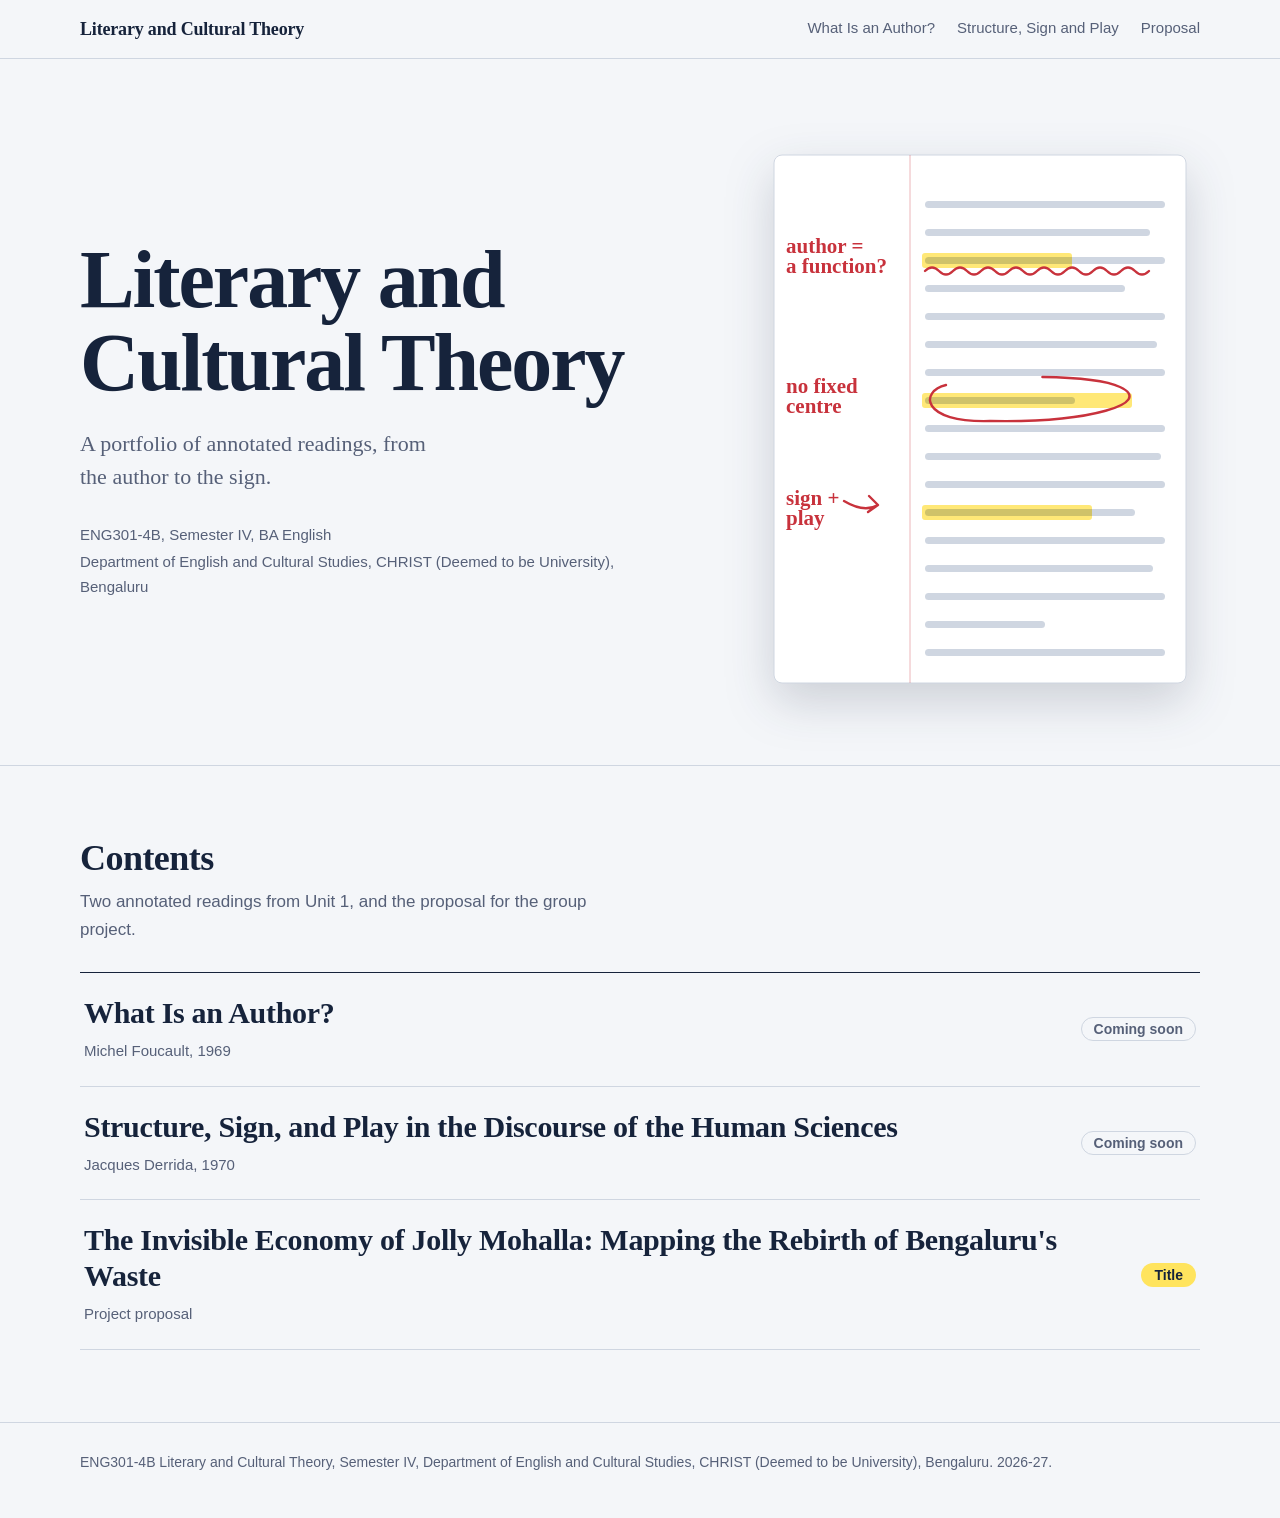
==== index.html @ 53f0a2af "Add files via upload" ====
<!DOCTYPE html>
<html lang="en-GB">
<head>
<meta charset="utf-8"><meta name="viewport" content="width=device-width, initial-scale=1">
<title>Literary and Cultural Theory | Portfolio</title>
<meta name="description" content="Digital portfolio for ENG301-4B Literary and Cultural Theory: annotated readings and a project proposal.">
<link rel="stylesheet" href="lct.css">
</head>
<body>
<a class="skip" href="#main">Skip to content</a>
<header class="bar"><div class="wrap bar-in">
  <a class="mark" href="index.html">Literary and Cultural Theory</a>
  <nav aria-label="Main">
    <a href="what-is-an-author.html">What Is an Author?</a>
    <a href="structure-sign-play.html">Structure, Sign and Play</a>
    <a href="proposal.html">Proposal</a>
  </nav>
</div></header>
<main id="main">

<section class="hero"><div class="wrap hero-grid">
  <div>
    <h1>Literary and Cultural Theory</h1>
    <p class="hero-sub">A portfolio of annotated readings, from the author to the sign.</p>
    <ul class="hero-meta">
      <li><b data-student></b></li>
      <li>ENG301-4B, Semester IV, BA English</li>
      <li>Department of English and Cultural Studies, CHRIST (Deemed to be University), Bengaluru</li>
    </ul>
  </div>
  <svg class="sheet-art" viewBox="0 0 440 540" role="img" aria-label="Illustration of a page of theory being annotated: highlighted lines, an underline and handwritten margin notes reading 'author = a function?', 'no fixed centre' and 'sign + play'">
  <rect class="paper" x="14" y="6" width="412" height="528" rx="8"/>
  <line class="ruleline" x1="150" y1="6" x2="150" y2="534"/>
  <rect class="line" x="165" y="52" width="240" height="7" rx="3.5"/><rect class="line" x="165" y="80" width="225" height="7" rx="3.5"/><rect class="line" x="165" y="108" width="240" height="7" rx="3.5"/><rect class="line" x="165" y="136" width="200" height="7" rx="3.5"/><rect class="line" x="165" y="164" width="240" height="7" rx="3.5"/><rect class="line" x="165" y="192" width="232" height="7" rx="3.5"/><rect class="line" x="165" y="220" width="240" height="7" rx="3.5"/><rect class="line" x="165" y="248" width="150" height="7" rx="3.5"/><rect class="line" x="165" y="276" width="240" height="7" rx="3.5"/><rect class="line" x="165" y="304" width="236" height="7" rx="3.5"/><rect class="line" x="165" y="332" width="240" height="7" rx="3.5"/><rect class="line" x="165" y="360" width="210" height="7" rx="3.5"/><rect class="line" x="165" y="388" width="240" height="7" rx="3.5"/><rect class="line" x="165" y="416" width="228" height="7" rx="3.5"/><rect class="line" x="165" y="444" width="240" height="7" rx="3.5"/><rect class="line" x="165" y="472" width="120" height="7" rx="3.5"/><rect class="line" x="165" y="500" width="240" height="7" rx="3.5"/>
  <rect class="hl" style="--d:0.5s" x="162" y="104" width="150" height="15" rx="3"/><rect class="hl" style="--d:1.0s" x="162" y="244" width="210" height="15" rx="3"/><rect class="hl" style="--d:1.5s" x="162" y="356" width="170" height="15" rx="3"/>
  <path class="pen" style="--d:1.2s;--len:300" d="M165 122 q7 -7 14 0 t14 0 q7 -7 14 0 t14 0 q7 -7 14 0 t14 0 q7 -7 14 0 t14 0 q7 -7 14 0 t14 0 q7 -7 14 0 t14 0 q7 -7 14 0 t14 0 q7 -7 14 0 t14 0"/>
  <path class="pen" style="--d:2.1s;--len:330" d="M186 236 C 160 242, 160 274, 230 272 C 330 274, 395 254, 360 238 C 330 224, 215 226, 186 236"/>
  <path class="pen" style="--d:2.7s;--len:90" d="M118 356 q-14 8 -34 -4 M118 356 l-9 -9 M118 356 l-10 7"/>
  <text class="note" style="--d:1.9s" x="26" y="104">author =</text><text class="note" style="--d:1.9s" x="26" y="124">a function?</text>
  <text class="note" style="--d:2.5s" x="26" y="244">no fixed</text><text class="note" style="--d:2.5s" x="26" y="264">centre</text>
  <text class="note" style="--d:3.0s" x="26" y="356">sign +</text><text class="note" style="--d:3.0s" x="26" y="376">play</text>
</svg>
</div></section>
<section class="section"><div class="wrap">
  <h2>Contents</h2>
  <p class="lede">Two annotated readings from Unit 1, and the proposal for the group project.</p>
  <ol class="toc" style="list-style:none">
    <li><a href="what-is-an-author.html"><span class="t">What Is an Author?</span><span class="who">Michel Foucault, 1969</span><span class="state" data-state-for="author">Coming soon</span></a></li>
    <li><a href="structure-sign-play.html"><span class="t">Structure, Sign, and Play in the Discourse of the Human Sciences</span><span class="who">Jacques Derrida, 1970</span><span class="state" data-state-for="derrida">Coming soon</span></a></li>
    <li><a href="proposal.html"><span class="t">The Invisible Economy of Jolly Mohalla: Mapping the Rebirth of Bengaluru's Waste</span><span class="who">Project proposal</span><span class="state" data-s="live">Title</span></a></li>
  </ol>
</div></section>
</main>
<footer><div class="wrap"><span data-student></span> <span>ENG301-4B Literary and Cultural Theory, Semester IV, Department of English and Cultural Studies, CHRIST (Deemed to be University), Bengaluru. 2026-27.</span></div></footer>
<script src="content.js"></script>
<script src="lct.js"></script>
</body></html>
---- lct.css ----
/* Literary and Cultural Theory portfolio. System fonts only, so it renders the same everywhere. */
:root {
  --paper: #f4f6f9; --sheet: #ffffff; --ink: #16233b; --graphite: #566078; --rule: #cfd6e1; --red: #c8323c; --hi: #ffe45e; --link: #1f4fbf;
  --serif: "Iowan Old Style", "Palatino Linotype", Palatino, "Book Antiqua", Georgia, serif;
  --sans: -apple-system, BlinkMacSystemFont, "Segoe UI", Roboto, "Helvetica Neue", Arial, sans-serif;
  --hand: "Bradley Hand", "Segoe Print", "Segoe Script", "Comic Sans MS", cursive;
  --shadow: 0 1px 2px rgba(22,35,59,.08), 0 12px 28px -16px rgba(22,35,59,.35);
}
@media (prefers-color-scheme: dark) {
  :root { --paper: #0e1525; --sheet: #162038; --ink: #e9edf6; --graphite: #9aa5bd; --rule: #2b3756; --red: #ff6b75; --hi: #f2d13a; --link: #8fb0ff; --shadow: 0 1px 2px rgba(0,0,0,.4), 0 14px 30px -16px rgba(0,0,0,.8); }
}
* { box-sizing: border-box; }
html { scroll-behavior: smooth; }
body { margin: 0; background: var(--paper); color: var(--ink); font: 17px/1.65 var(--sans); -webkit-text-size-adjust: 100%; }
a { color: var(--link); text-underline-offset: .18em; }
a:hover { color: var(--red); }
:focus-visible { outline: 3px solid var(--red); outline-offset: 3px; border-radius: 3px; }
.skip { position: absolute; left: -999px; top: 8px; background: var(--ink); color: var(--paper); padding: 8px 14px; z-index: 50; } .skip:focus { left: 8px; }
.wrap { width: min(1120px, 100% - 48px); margin: 0 auto; }
.visually-hidden { position: absolute !important; width: 1px; height: 1px; overflow: hidden; clip: rect(0 0 0 0); white-space: nowrap; }

/* top bar */
.bar { border-bottom: 1px solid var(--rule); background: var(--paper); position: sticky; top: 0; z-index: 20; }
.bar-in { display: flex; align-items: center; gap: 24px; min-height: 58px; flex-wrap: wrap; }
.mark { font: 700 18px/1 var(--serif); color: var(--ink); text-decoration: none; letter-spacing: -.01em; margin-right: auto; padding: 8px 0; }
.bar nav { display: flex; gap: 4px 22px; flex-wrap: wrap; }
.bar nav a { color: var(--graphite); text-decoration: none; font-size: 15px; padding: 6px 0; border-bottom: 2px solid transparent; }
.bar nav a:hover, .bar nav a[aria-current="page"] { color: var(--ink); border-bottom-color: var(--red); }

/* hero */
.hero { padding: clamp(40px, 7vw, 96px) 0 clamp(36px, 6vw, 80px); }
.hero-grid { display: grid; grid-template-columns: minmax(0, 1.15fr) minmax(0, .85fr); gap: clamp(28px, 6vw, 80px); align-items: center; }
.hero h1 { font: 700 clamp(40px, 6.4vw, 84px)/1.02 var(--serif); letter-spacing: -.025em; margin: 0 0 22px; }
.hero-sub { font: 400 clamp(18px, 2vw, 22px)/1.5 var(--serif); color: var(--graphite); max-width: 34ch; margin: 0 0 28px; }
.hero-meta { margin: 0; padding: 0; list-style: none; display: grid; gap: 2px; color: var(--graphite); font-size: 15px; }
.hero-meta b { color: var(--ink); font-weight: 600; }
.sheet-art { width: 100%; max-width: 440px; justify-self: end; filter: drop-shadow(0 18px 24px rgba(22,35,59,.18)); }
.sheet-art .paper { fill: var(--sheet); stroke: var(--rule); }
.sheet-art .line { fill: var(--rule); }
.sheet-art .hl { fill: var(--hi); opacity: .85; mix-blend-mode: multiply; transform-box: fill-box; transform-origin: left center; }
@media (prefers-color-scheme: dark) { .sheet-art .hl { mix-blend-mode: screen; opacity: .35; } }
.sheet-art .pen { fill: none; stroke: var(--red); stroke-width: 2.4; stroke-linecap: round; stroke-linejoin: round; }
.sheet-art .note { font: 700 21px var(--hand); fill: var(--red); }
.sheet-art .ruleline { stroke: var(--red); stroke-width: 1; opacity: .35; }
@media (prefers-reduced-motion: no-preference) {
  .sheet-art .hl { animation: sweep .9s cubic-bezier(.3,.7,.2,1) both; animation-delay: var(--d, .4s); }
  .sheet-art .pen { stroke-dasharray: var(--len, 300); stroke-dashoffset: var(--len, 300); animation: ink 1s ease-out forwards; animation-delay: var(--d, 1s); }
  .sheet-art .note { opacity: 0; animation: fadein .5s ease forwards; animation-delay: var(--d, 1.4s); }
}
@keyframes sweep { from { transform: scaleX(0); } }
@keyframes ink { to { stroke-dashoffset: 0; } }
@keyframes fadein { to { opacity: 1; } }

/* contents */
.section { padding: clamp(36px, 6vw, 72px) 0; border-top: 1px solid var(--rule); }
.section h2 { font: 700 clamp(26px, 3.2vw, 36px)/1.15 var(--serif); letter-spacing: -.015em; margin: 0 0 8px; }
.lede { color: var(--graphite); max-width: 56ch; margin: 0 0 28px; }
.toc { list-style: none; margin: 0; padding: 0; border-top: 1px solid var(--ink); }
.toc li { border-bottom: 1px solid var(--rule); }
.toc a { display: grid; grid-template-columns: minmax(0, 1fr) auto; gap: 8px 24px; padding: 22px 4px; text-decoration: none; color: var(--ink); align-items: baseline; transition: background .2s, padding .2s; }
.toc a:hover { background: var(--sheet); padding-left: 14px; }
.toc .t { font: 700 clamp(21px, 2.6vw, 30px)/1.2 var(--serif); letter-spacing: -.01em; }
.toc .who { grid-column: 1; color: var(--graphite); font-size: 15px; }
.toc .state { grid-row: 1 / span 2; grid-column: 2; align-self: center; font: 600 14px var(--sans); color: var(--graphite); border: 1px solid var(--rule); border-radius: 2em; padding: 3px 12px; white-space: nowrap; }
.toc .state[data-s="live"] { color: var(--ink); background: var(--hi); border-color: transparent; }
@media (prefers-color-scheme: dark) { .toc .state[data-s="live"] { color: #1a1a1a; } }

/* reading pages */
.page-head { padding: clamp(36px, 6vw, 80px) 0 clamp(24px, 4vw, 40px); }
.crumb { font-size: 15px; color: var(--graphite); margin: 0 0 18px; } .crumb a { color: var(--graphite); }
.page-head h1 { font: 700 clamp(34px, 5.6vw, 72px)/1.05 var(--serif); letter-spacing: -.025em; margin: 0 0 18px; max-width: 18ch; }
.page-head h1.long { max-width: 22ch; font-size: clamp(30px, 4.6vw, 58px); }
.cite { color: var(--graphite); max-width: 62ch; margin: 0; font-size: 16px; }
.cite em { color: var(--ink); }
.part { display: grid; grid-template-columns: 220px minmax(0, 1fr); gap: 8px 48px; padding: clamp(28px, 4vw, 48px) 0; border-top: 1px solid var(--rule); }
.part h2 { font: 700 22px/1.25 var(--serif); margin: 0; letter-spacing: -.01em; }
.part h2 small { display: block; font: 400 14px/1.5 var(--sans); color: var(--graphite); margin-top: 6px; letter-spacing: 0; }
.prose { max-width: 68ch; } .prose p { margin: 0 0 1.05em; font-family: var(--serif); font-size: 19px; line-height: 1.7; }
.scans { display: grid; grid-template-columns: repeat(auto-fill, minmax(200px, 1fr)); gap: 20px; }
.scan { margin: 0; } .scan button { all: unset; cursor: zoom-in; display: block; width: 100%; }
.scan img { width: 100%; height: auto; display: block; background: var(--sheet); box-shadow: var(--shadow); border-radius: 2px; transition: transform .25s; }
.scan button:hover img { transform: translateY(-3px) rotate(-.4deg); }
.scan button:focus-visible { outline: 3px solid var(--red); outline-offset: 4px; }
.scan figcaption { font-size: 14px; color: var(--graphite); margin-top: 8px; }
.empty { border: 1.5px dashed var(--rule); border-radius: 6px; padding: 28px 24px; color: var(--graphite); max-width: 56ch; font-family: var(--hand); font-size: 20px; line-height: 1.4; background: repeating-linear-gradient(transparent 0 31px, rgba(200,50,60,.07) 31px 32px); }
dialog.lightbox { border: 0; padding: 0; background: transparent; max-width: 96vw; max-height: 96vh; overflow: visible; }
dialog.lightbox::backdrop { background: rgba(8,12,24,.82); }
.lightbox img { max-width: 94vw; max-height: 88vh; display: block; margin: 0 auto; background: #fff; }
.lightbox .cap { color: #fff; text-align: center; margin: 10px 0 0; font-size: 15px; }
.lightbox button { position: absolute; top: -44px; right: 0; background: #fff; color: #111; border: 0; border-radius: 2em; padding: 8px 18px; font: 600 15px var(--sans); cursor: pointer; }
.pager { display: flex; justify-content: space-between; gap: 16px; flex-wrap: wrap; padding: 28px 0 56px; border-top: 1px solid var(--ink); font-family: var(--serif); font-size: 19px; }
.pager a { text-decoration: none; color: var(--ink); } .pager a:hover { color: var(--red); }

/* proposal page: the title stands alone */
.proposal { min-height: calc(100vh - 160px); display: grid; align-content: center; padding: 56px 0; }
.proposal .label { font: 400 20px var(--hand); color: var(--red); margin: 0 0 18px; transform: rotate(-2deg); display: inline-block; }
.proposal h1 { font: 700 clamp(38px, 7.4vw, 104px)/1.02 var(--serif); letter-spacing: -.03em; margin: 0; max-width: 20ch; text-wrap: balance; }
.proposal h1 span { display: block; font-size: .5em; letter-spacing: -.015em; line-height: 1.12; margin-top: .35em; color: var(--graphite); font-weight: 400; max-width: 22ch; }
.proposal .underline { display: block; width: min(380px, 60%); height: 14px; margin-top: 26px; }
.proposal .underline path { fill: none; stroke: var(--red); stroke-width: 3; stroke-linecap: round; }
@media (prefers-reduced-motion: no-preference) { .proposal .underline path { stroke-dasharray: 420; stroke-dashoffset: 420; animation: ink 1.4s .5s ease-out forwards; } }

footer { border-top: 1px solid var(--rule); padding: 28px 0 44px; color: var(--graphite); font-size: 14px; }
@media (max-width: 860px) {
  .hero-grid { grid-template-columns: 1fr; } .sheet-art { justify-self: start; max-width: 340px; order: -1; }
  .part { grid-template-columns: 1fr; gap: 14px; }
}
@media print { .bar, .pager, .skip { display: none; } body { background: #fff; color: #000; } }
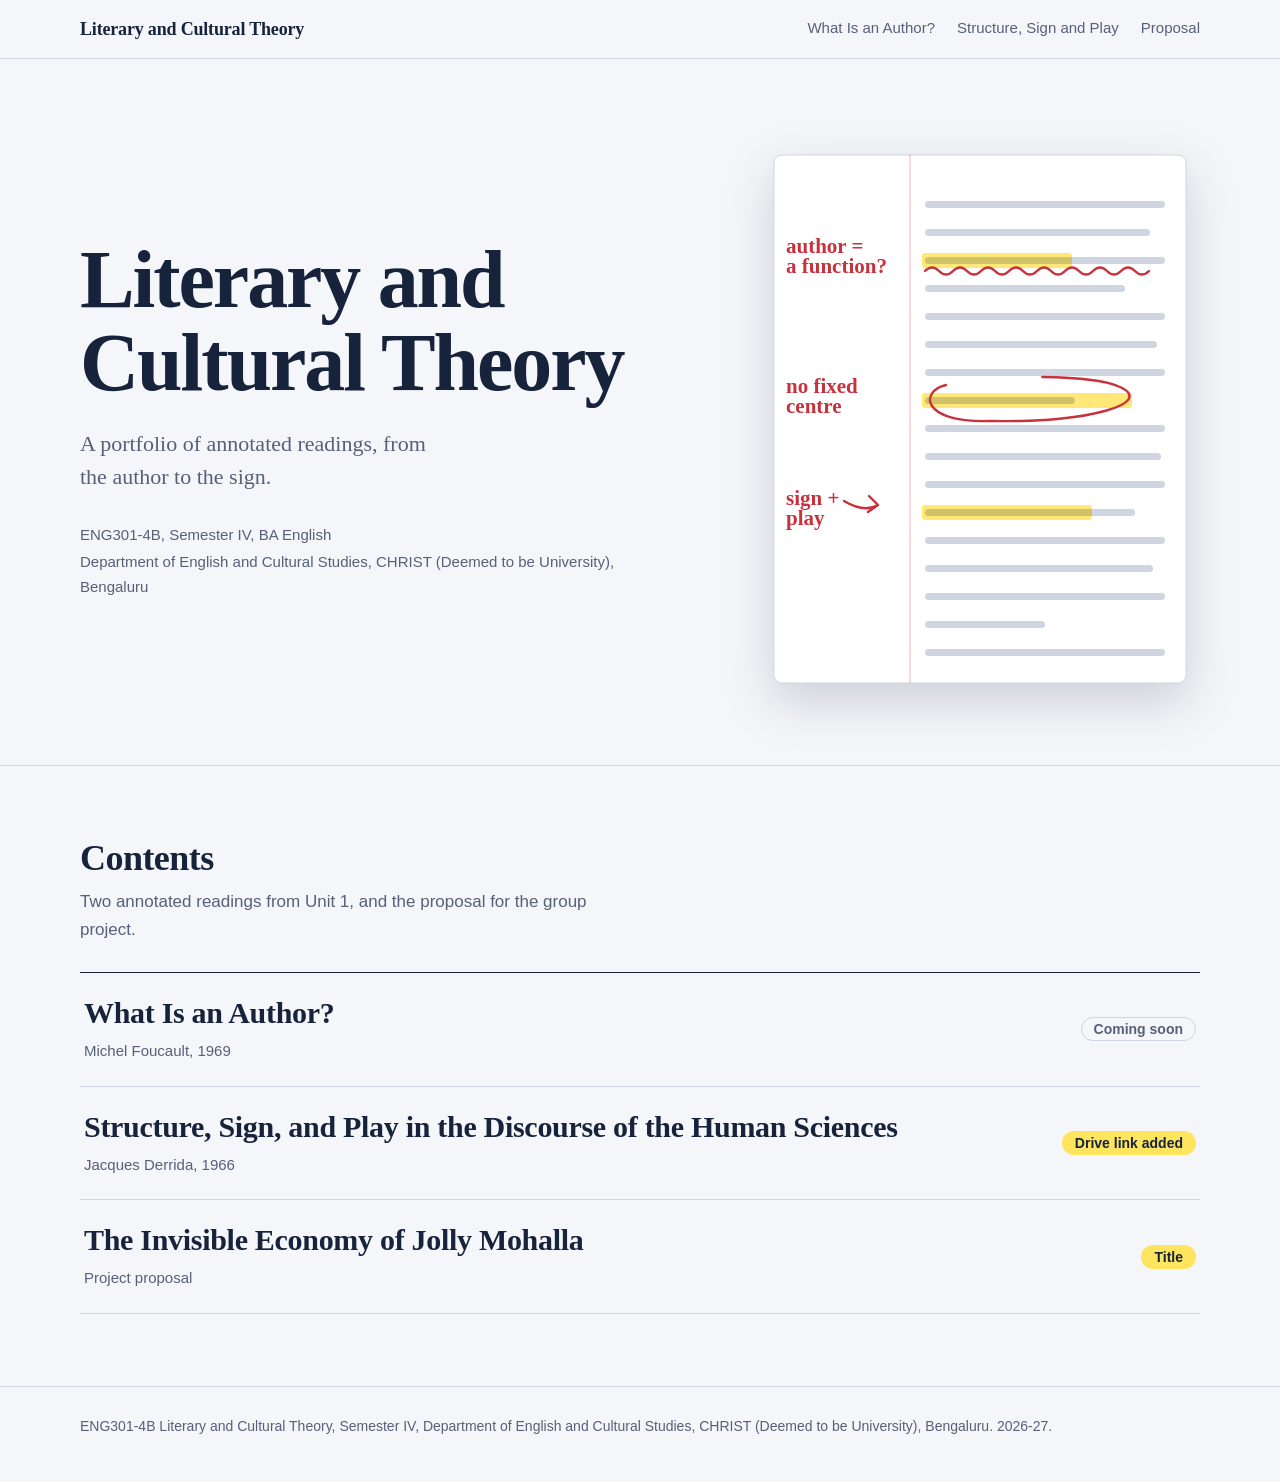
==== commit 30576cc0: "Add files via upload" ====
--- a/index.html
+++ b/index.html
@@ -46,8 +46,8 @@
   <p class="lede">Two annotated readings from Unit 1, and the proposal for the group project.</p>
   <ol class="toc" style="list-style:none">
     <li><a href="what-is-an-author.html"><span class="t">What Is an Author?</span><span class="who">Michel Foucault, 1969</span><span class="state" data-state-for="author">Coming soon</span></a></li>
-    <li><a href="structure-sign-play.html"><span class="t">Structure, Sign, and Play in the Discourse of the Human Sciences</span><span class="who">Jacques Derrida, 1970</span><span class="state" data-state-for="derrida">Coming soon</span></a></li>
-    <li><a href="proposal.html"><span class="t">The Invisible Economy of Jolly Mohalla: Mapping the Rebirth of Bengaluru's Waste</span><span class="who">Project proposal</span><span class="state" data-s="live">Title</span></a></li>
+    <li><a href="structure-sign-play.html"><span class="t">Structure, Sign, and Play in the Discourse of the Human Sciences</span><span class="who">Jacques Derrida, 1966</span><span class="state" data-state-for="derrida">Coming soon</span></a></li>
+    <li><a href="proposal.html"><span class="t">The Invisible Economy of Jolly Mohalla</span><span class="who">Project proposal</span><span class="state" data-state-for="proposal" data-s="live">Title</span></a></li>
   </ol>
 </div></section>
 </main>
--- a/lct.css
+++ b/lct.css
@@ -106,3 +106,14 @@
   .part { grid-template-columns: 1fr; gap: 14px; }
 }
 @media print { .bar, .pager, .skip { display: none; } body { background: #fff; color: #000; } }
+
+.readlink { margin: 0 0 14px; color: var(--graphite); font-size: 16px; max-width: 62ch; }
+.readlink a { color: var(--link); overflow-wrap: anywhere; user-select: all; }
+
+/* hide the placeholder under Annotated essay */
+[data-slot="scans"] .empty { display: none; }
+
+.proposal .label { margin: 34px 0 6px; }
+.proposal [data-slot="plink"] .readlink { margin: 0; font-size: 18px; max-width: 60ch; }
+.readlink { margin: 0; }
+.proposal .label { transform: none; display: block; font: 700 24px/1.2 var(--serif); color: var(--ink); margin: 40px 0 8px; }
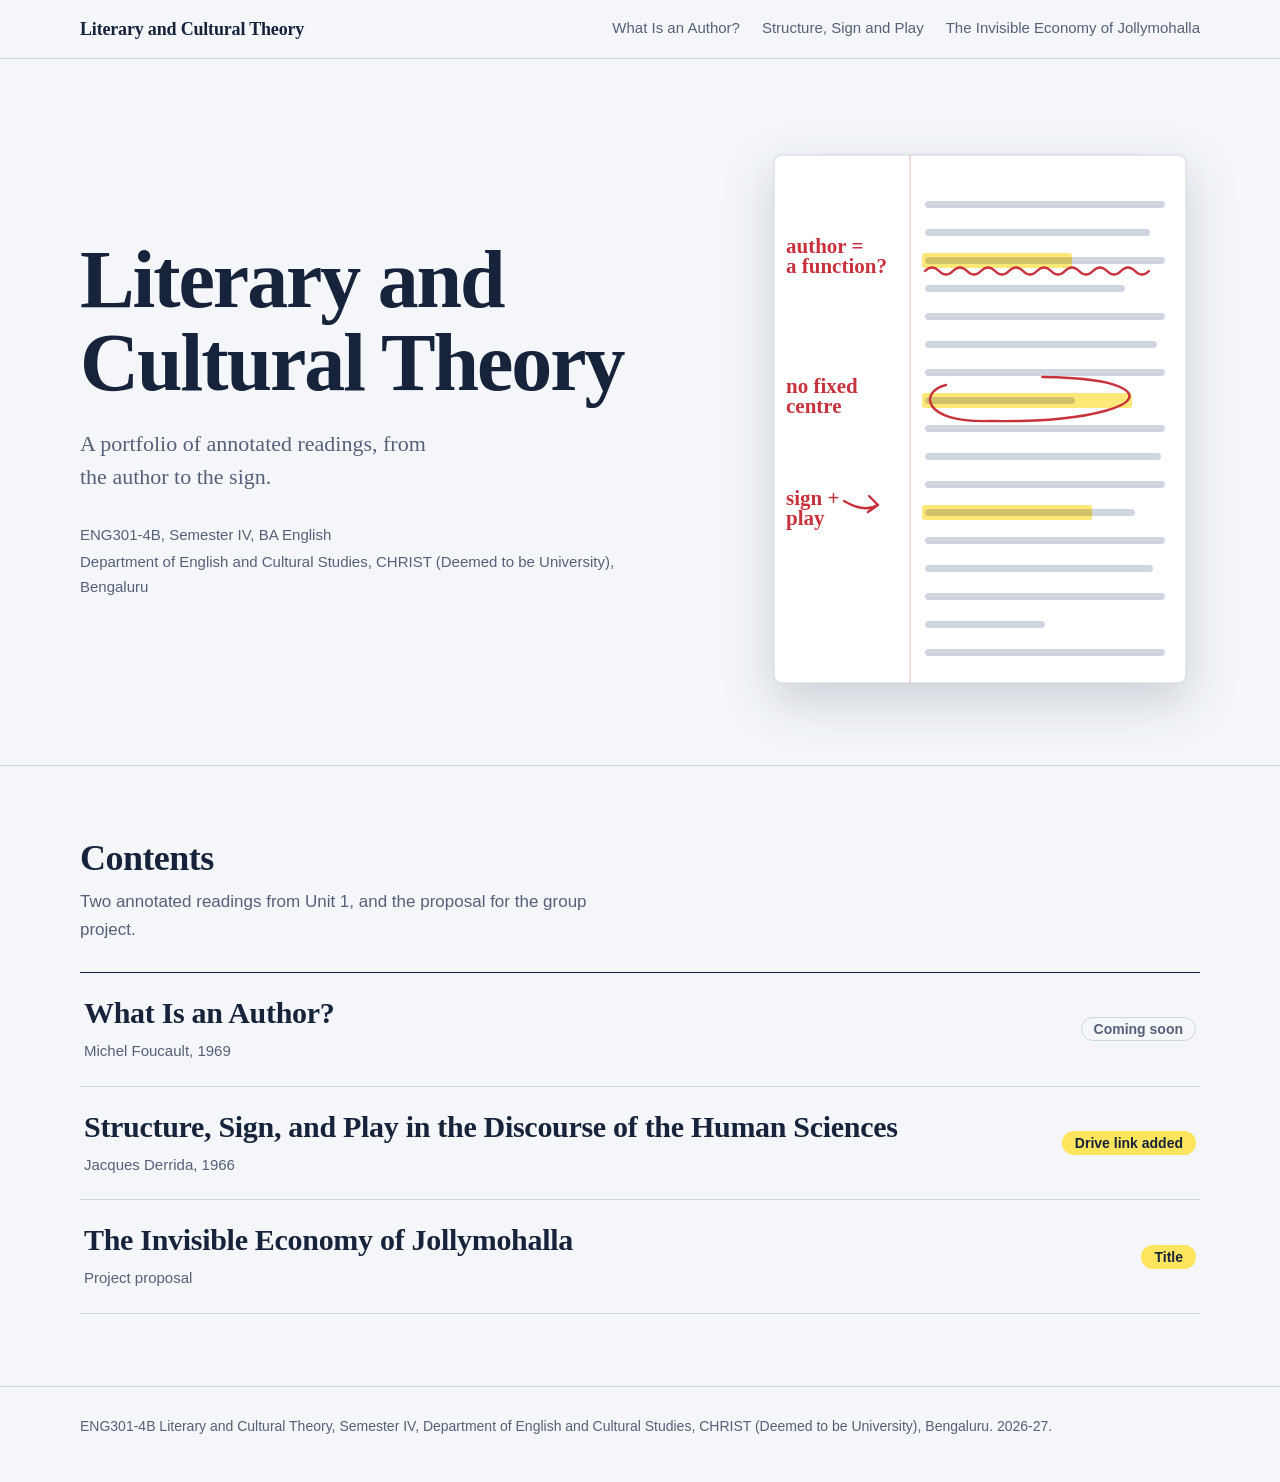
==== commit 9c1d2186: "Add files via upload" ====
--- a/index.html
+++ b/index.html
@@ -13,7 +13,7 @@
   <nav aria-label="Main">
     <a href="what-is-an-author.html">What Is an Author?</a>
     <a href="structure-sign-play.html">Structure, Sign and Play</a>
-    <a href="proposal.html">Proposal</a>
+    <a href="proposal.html">The Invisible Economy of Jollymohalla</a>
   </nav>
 </div></header>
 <main id="main">
@@ -47,7 +47,7 @@
   <ol class="toc" style="list-style:none">
     <li><a href="what-is-an-author.html"><span class="t">What Is an Author?</span><span class="who">Michel Foucault, 1969</span><span class="state" data-state-for="author">Coming soon</span></a></li>
     <li><a href="structure-sign-play.html"><span class="t">Structure, Sign, and Play in the Discourse of the Human Sciences</span><span class="who">Jacques Derrida, 1966</span><span class="state" data-state-for="derrida">Coming soon</span></a></li>
-    <li><a href="proposal.html"><span class="t">The Invisible Economy of Jolly Mohalla</span><span class="who">Project proposal</span><span class="state" data-state-for="proposal" data-s="live">Title</span></a></li>
+    <li><a href="proposal.html"><span class="t">The Invisible Economy of Jollymohalla</span><span class="who">Project proposal</span><span class="state" data-state-for="proposal" data-s="live">Title</span></a></li>
   </ol>
 </div></section>
 </main>
--- a/lct.css
+++ b/lct.css
@@ -117,3 +117,8 @@
 .proposal [data-slot="plink"] .readlink { margin: 0; font-size: 18px; max-width: 60ch; }
 .readlink { margin: 0; }
 .proposal .label { transform: none; display: block; font: 700 24px/1.2 var(--serif); color: var(--ink); margin: 40px 0 8px; }
+
+/* proposal page: title, then Proposal and Photos sections */
+.proposal { min-height: 0; display: block; padding: clamp(36px, 6vw, 64px) 0 clamp(18px, 3vw, 30px); }
+.proposal h1 { font-size: clamp(34px, 6vw, 72px); max-width: 16ch; }
+.proposal .underline { margin-top: 22px; }
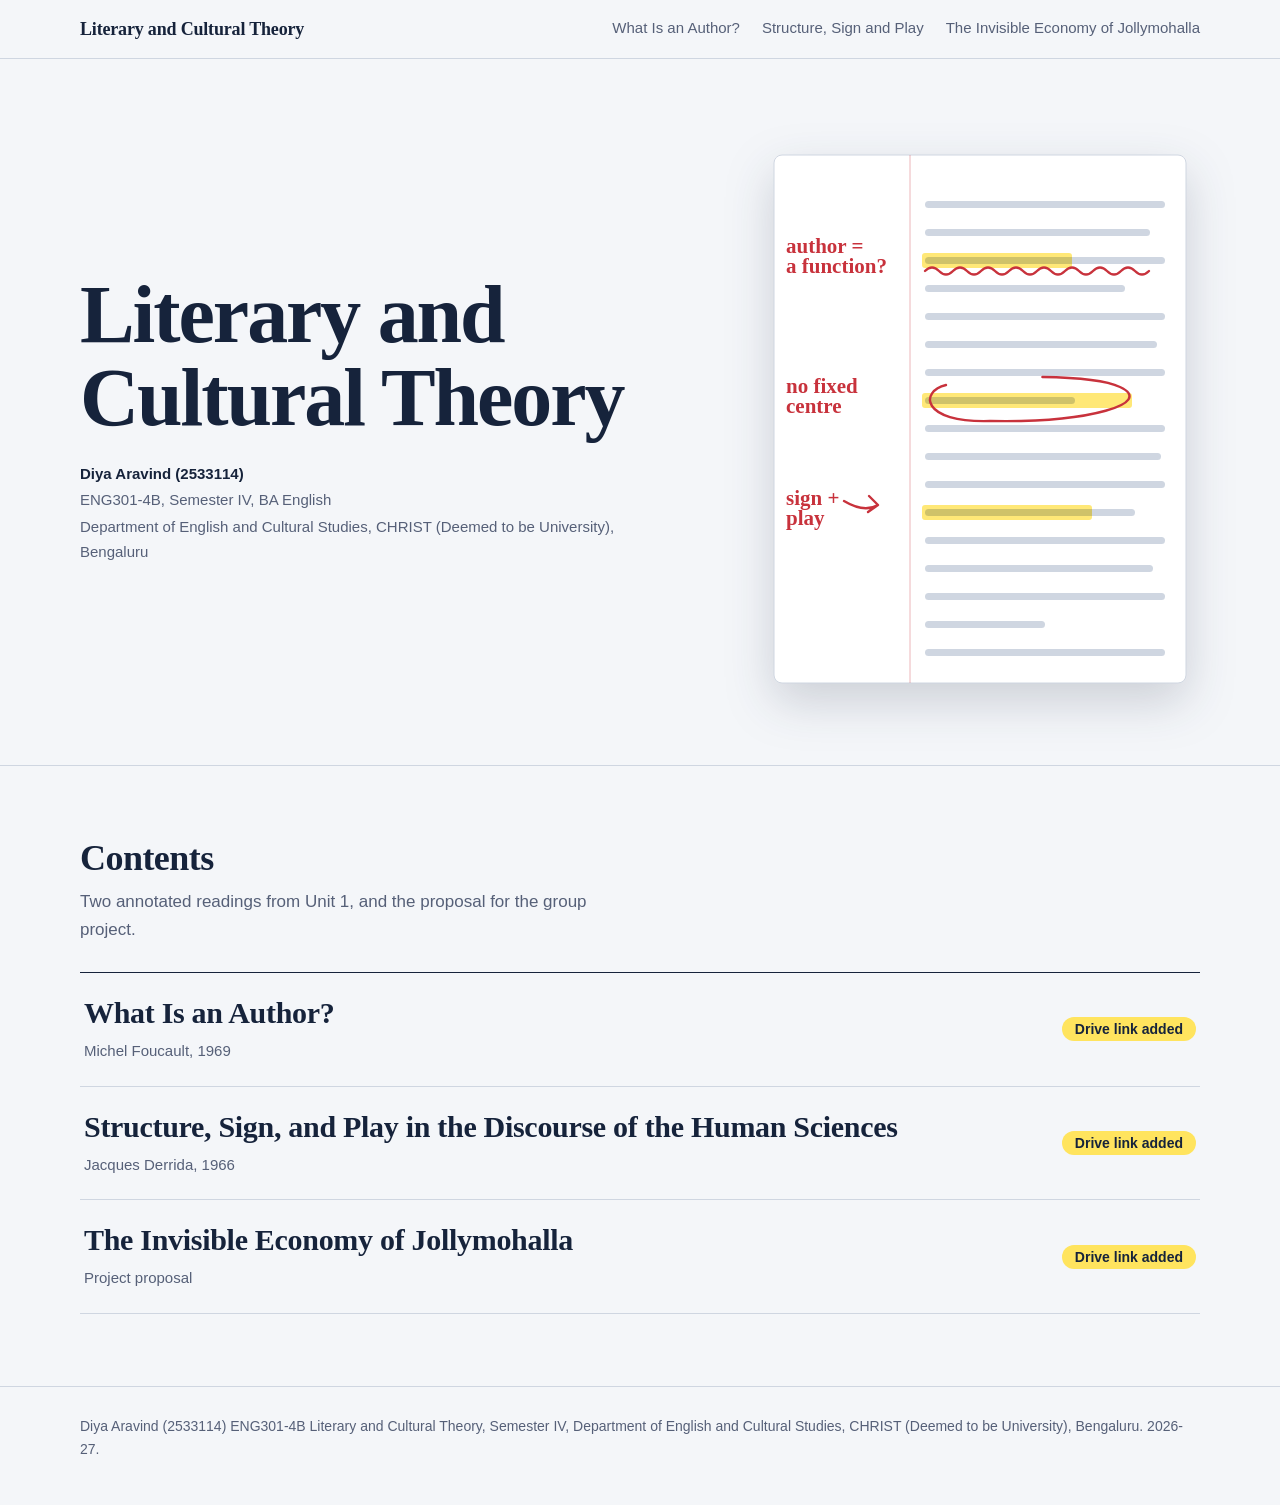
==== commit 360b31e9: "Add files via upload" ====
--- a/index.html
+++ b/index.html
@@ -21,7 +21,6 @@
 <section class="hero"><div class="wrap hero-grid">
   <div>
     <h1>Literary and Cultural Theory</h1>
-    <p class="hero-sub">A portfolio of annotated readings, from the author to the sign.</p>
     <ul class="hero-meta">
       <li><b data-student></b></li>
       <li>ENG301-4B, Semester IV, BA English</li>
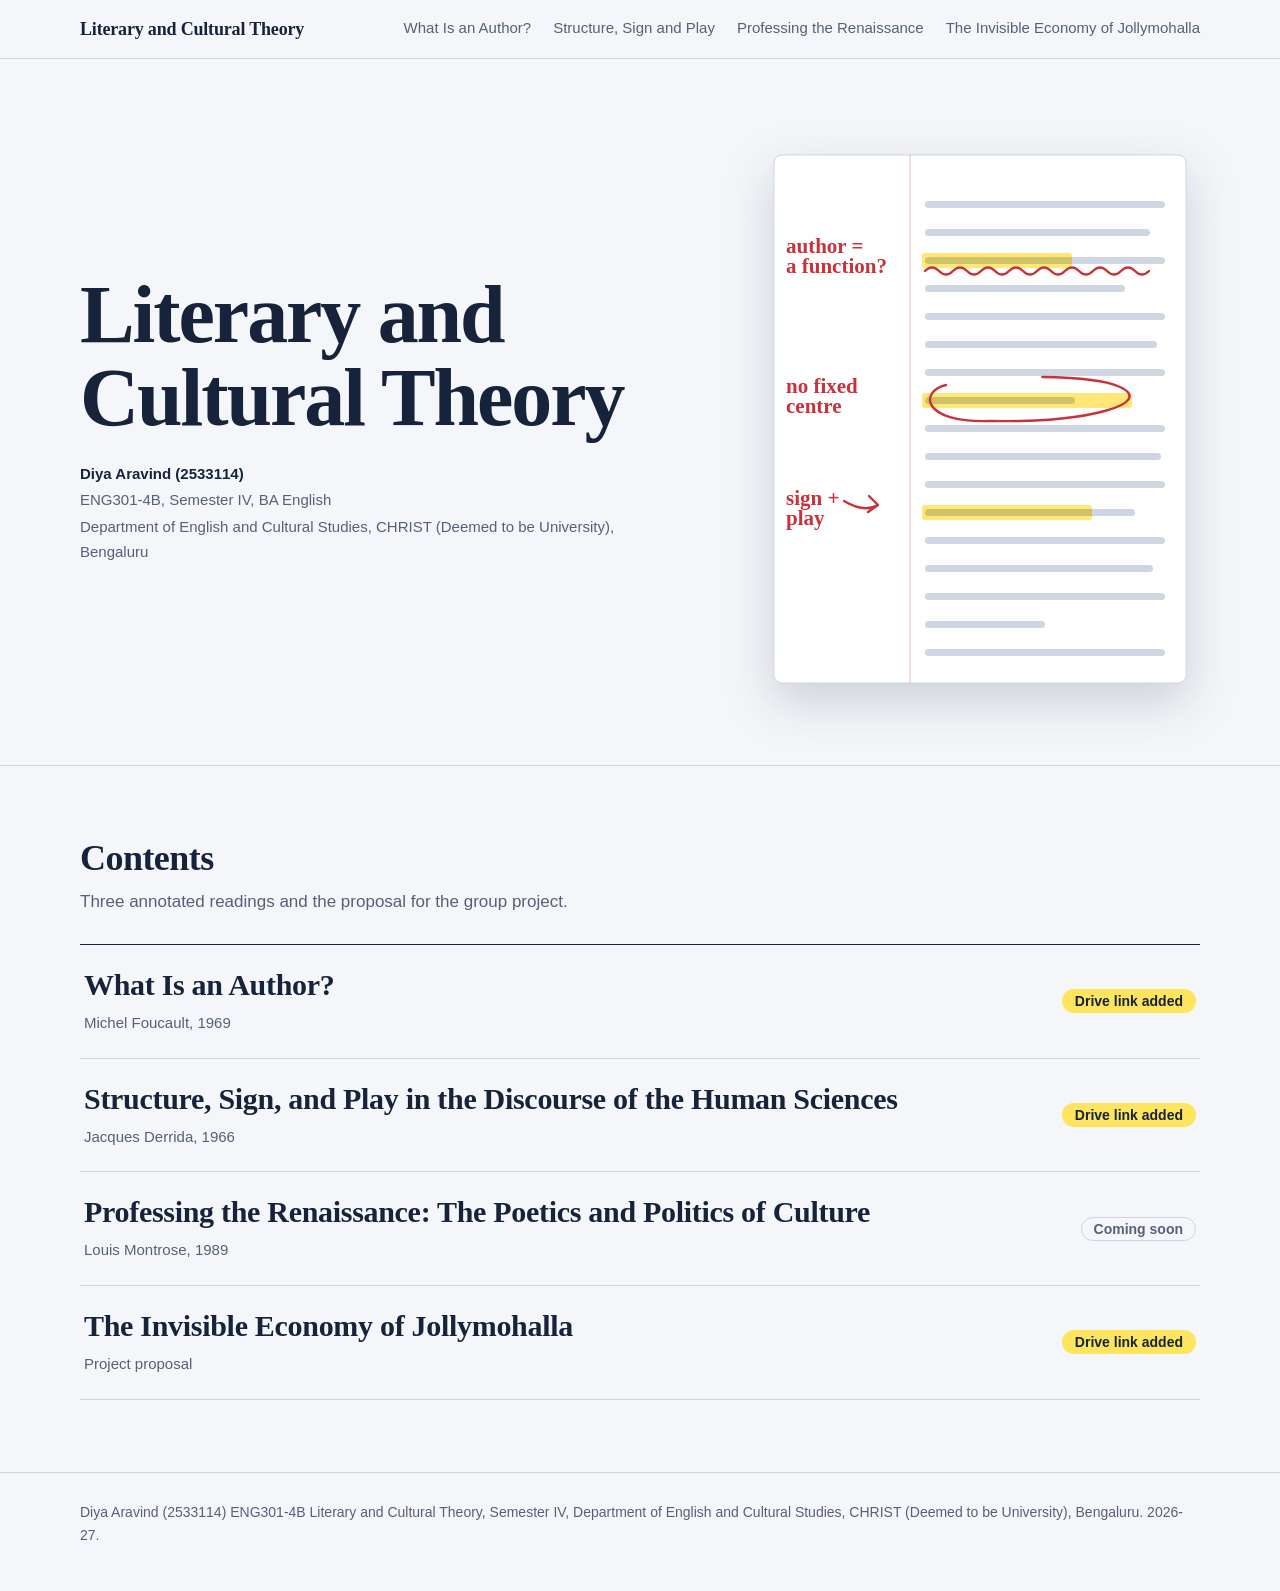
==== commit c2e9c1af: "Add files via upload" ====
--- a/index.html
+++ b/index.html
@@ -13,6 +13,7 @@
   <nav aria-label="Main">
     <a href="what-is-an-author.html">What Is an Author?</a>
     <a href="structure-sign-play.html">Structure, Sign and Play</a>
+    <a href="professing-the-renaissance.html">Professing the Renaissance</a>
     <a href="proposal.html">The Invisible Economy of Jollymohalla</a>
   </nav>
 </div></header>
@@ -42,10 +43,11 @@
 </div></section>
 <section class="section"><div class="wrap">
   <h2>Contents</h2>
-  <p class="lede">Two annotated readings from Unit 1, and the proposal for the group project.</p>
+  <p class="lede">Three annotated readings and the proposal for the group project.</p>
   <ol class="toc" style="list-style:none">
     <li><a href="what-is-an-author.html"><span class="t">What Is an Author?</span><span class="who">Michel Foucault, 1969</span><span class="state" data-state-for="author">Coming soon</span></a></li>
     <li><a href="structure-sign-play.html"><span class="t">Structure, Sign, and Play in the Discourse of the Human Sciences</span><span class="who">Jacques Derrida, 1966</span><span class="state" data-state-for="derrida">Coming soon</span></a></li>
+    <li><a href="professing-the-renaissance.html"><span class="t">Professing the Renaissance: The Poetics and Politics of Culture</span><span class="who">Louis Montrose, 1989</span><span class="state" data-state-for="renaissance">Coming soon</span></a></li>
     <li><a href="proposal.html"><span class="t">The Invisible Economy of Jollymohalla</span><span class="who">Project proposal</span><span class="state" data-state-for="proposal" data-s="live">Title</span></a></li>
   </ol>
 </div></section>
